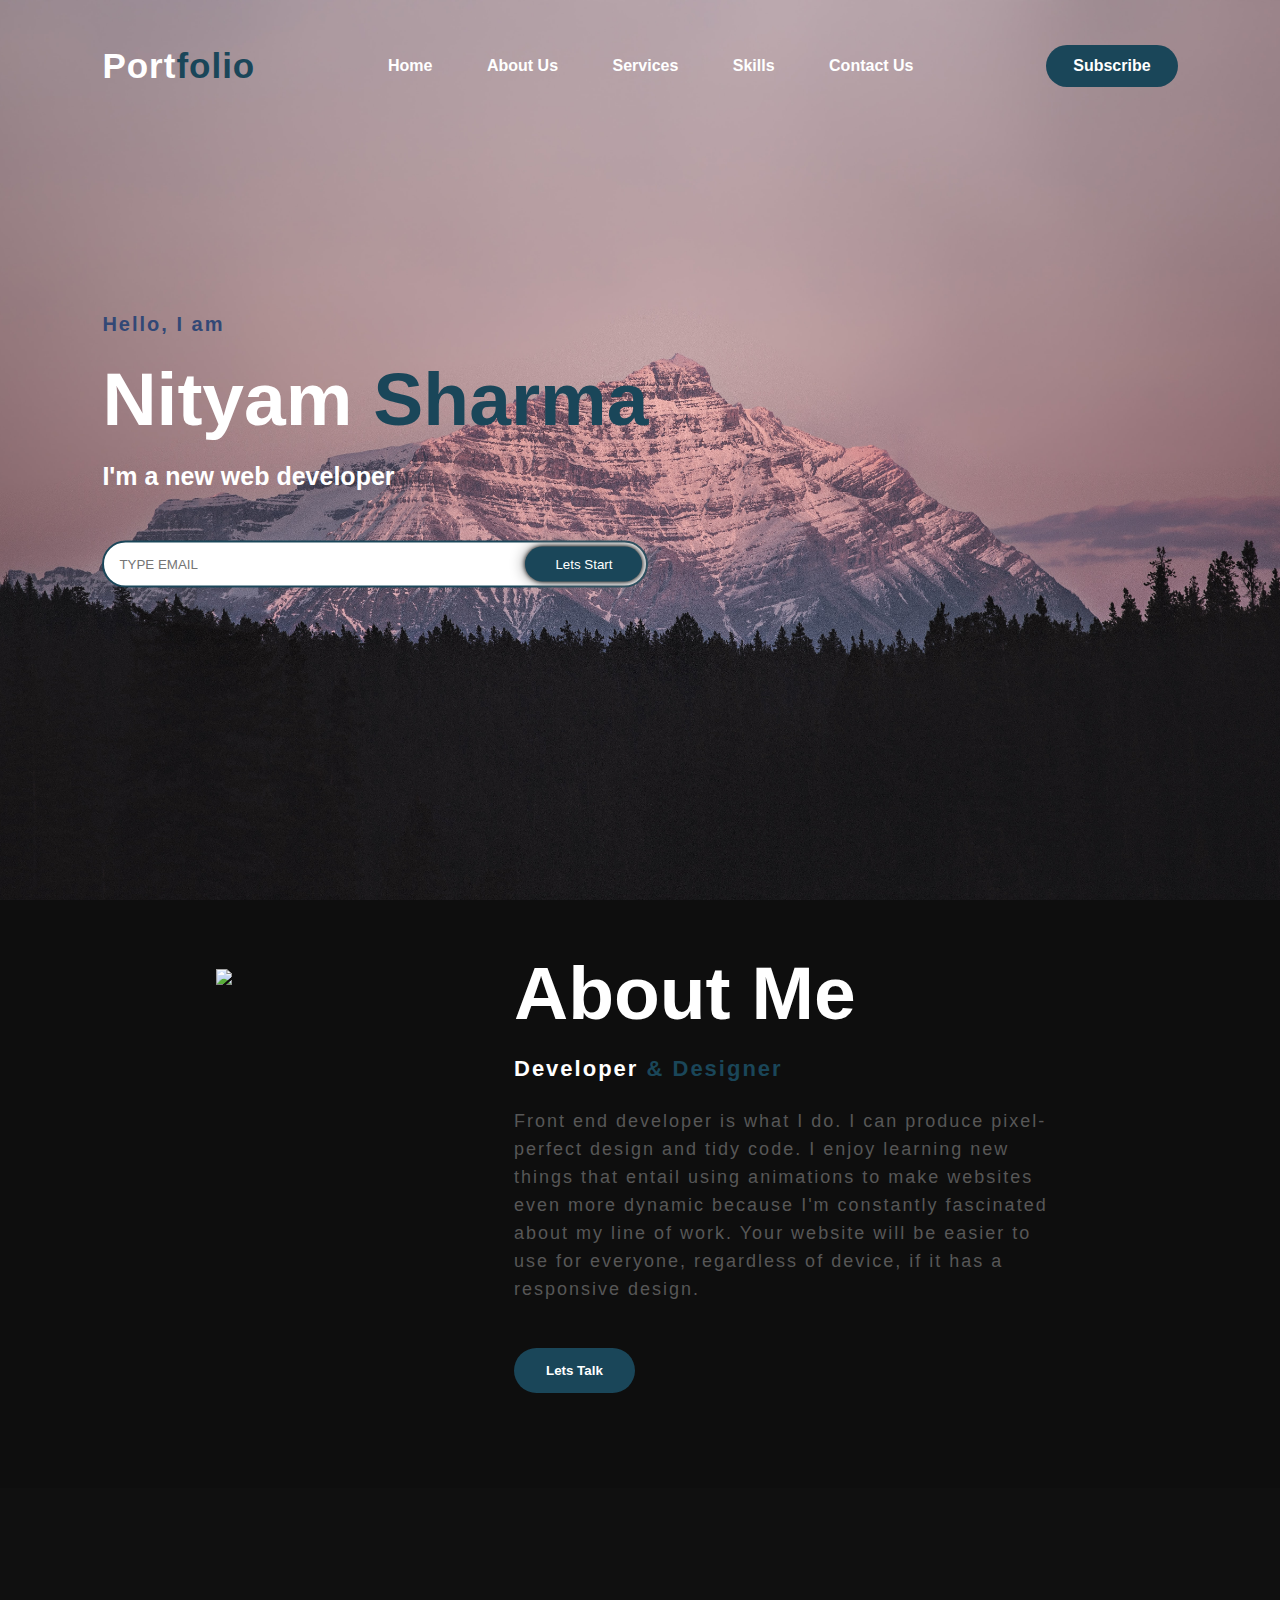
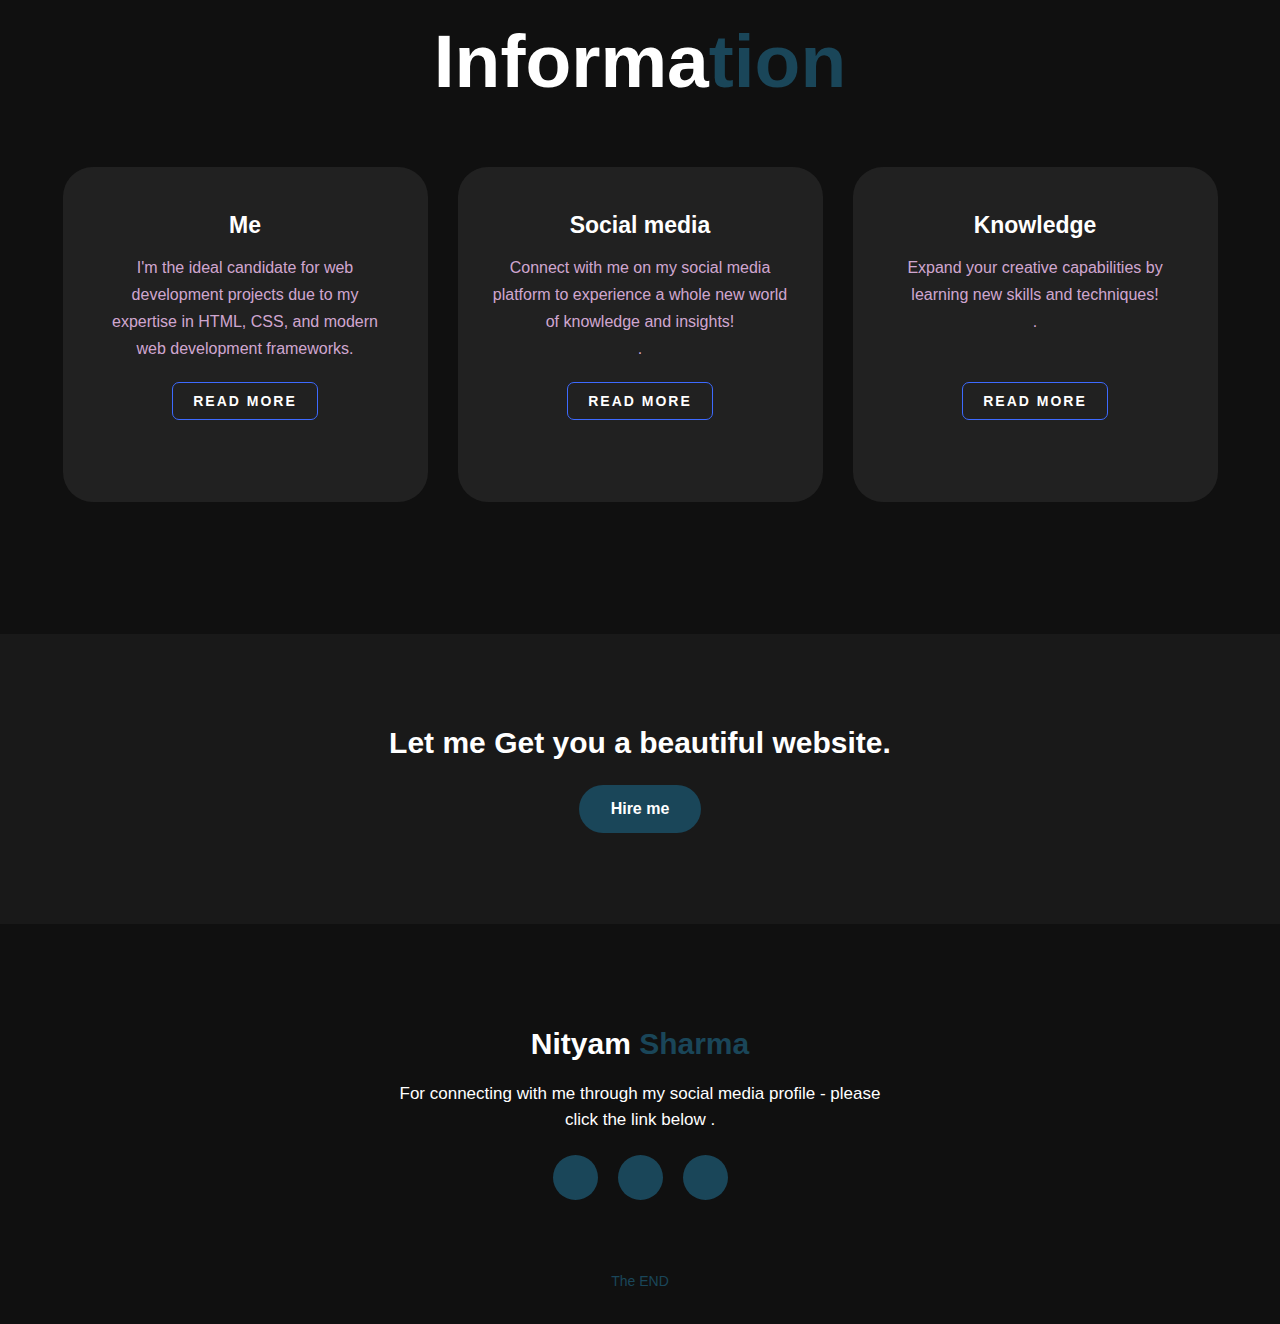
==== index.html @ 44368dc0 "debut website" ====
<!DOCTYPE html>
<html>
<head>
	<title>Nityam Sharma</title>
	

	<link rel="stylesheet"  href="style.css">

	<link rel="preconnect" href="https://fonts.googleapis.com">

	<link rel="preconnect" href="https://fonts.gstatic.com" crossorigin>

	<link href="https://fonts.googleapis.com/css2?family=Passions+Conflict&display=swap" rel="stylesheet">

	<link rel="stylesheet" href="https://cdnjs.cloudflare.com/ajax/libs/font-awesome/5.15.1/css/all.min.css" integrity="sha512-+4zCK9k+qNFUR5X+cKL9EIR+ZOhtIloNl9GIKS57V1MyNsYpYcUrUeQc9vNfzsWfV28IaLL3i96P9sdNyeRssA==" crossorigin="anonymous" />

	<link rel="stylesheet" href="https://use.fontawesome.com/releases/v5.7.0/css/all.css" integrity="sha384-lZN37f5QGtY3VHgisS14W3ExzMWZxybE1SJSEsQp9S+oqd12jhcu+A56Ebc1zFSJ" crossorigin="anonymous">
</head>
<body>
	<!--Hero-->
		<div class="Hero" id="Hero">
			<nav>
				<h2 class="logo">Port<span>folio</span></h2>
				<ul>
					<li><a href="#Hero">Home</a></li>
					<li><a href="#About">About us</a></li>
					<li><a href="#service">Services</a></li>
					<li><a href="#knowledge">Skills</a></li>
					<li><a href="#contact">Contact us</a></li>
				</ul>
				<a href="#" class="btn">Subscribe</a>
			</nav>
		</div>
	
	    <div class="content">
        <h4>Hello, I am</h4>
        <h1>Nityam <span>Sharma</span></h1>
        <h3>I'm a new web developer </h3>
            <div class="newsletter">
                <form>
                    <input type="email" name="email" id="mail" placeholder="TYPE EMAIL">

                    <input type="submit" name="submit" value="Lets Start">
                </form>
            </div>
    </div>

	<!--About section start-->
	
	<section class="About" id="About">
		<div class="main">
			<img src="./photos/main.jpeg">
			<div class="About-text">
				<h2>About me</h2>
				<h5>Developer <span>& Designer</span></h5>
				<p>
					Front end developer is what I do. I can produce pixel-perfect design and tidy code. I enjoy learning new things that entail using animations to make websites even more dynamic because I'm constantly fascinated about my line of work. Your website will be easier to use for everyone, regardless of device, if it has a responsive design.</p>
					<a href="sharmashiva2254@gmail.com"><button type="button">Lets Talk</button>
					</a>
				</p>
			</div>
		</div>
	</section>

	<!--service section start----->
	<div class="service" id="service">
		<div class="title">
			<h2>Informa<span>tion</span></h2>
			</div>
			<div class="box">
				<div class="card">
					<i class="fa fa-thin fa-medal"></i>
					<h5>Me</h5>
					<div class="pra">
						<p> I'm the ideal candidate for web development projects due to my expertise in HTML, CSS, and modern web development frameworks.
						</p>
						<p style="text-align:center;">
							<a href="#" class="button">Read More</a>
							
						</p>
					</div>
				</div>

				<div class="card">
					 <i class="fa fa-light fa-user"></i>
					<h5>Social media</h5>
					<div class="pra">
						<p>Connect with me on my social media platform to experience a whole new world of knowledge and insights!
							<br>.
						</p>
						<p style="text-align:center;">
							<a href="#" class="button">Read More</a>
							
						</p>
					</div>
				</div>

				<div class="card" id="knowledge">
					<i class="fa fa-regular fa-brain"></i>
					<h5>Knowledge</h5>
					<div class="pra">
						
						<p>Expand your creative capabilities by learning new skills and techniques!
						<br>. 
						</p>
						
						<p style="text-align:center;">
							<br>
							<a href="#" class="button">Read More</a>
							
						</p>
					</div>
				</div>
			</div>
	</div>
<!--contact me-->
		<div class="contact-me" id="contact">
			<p>Let me Get you a beautiful website.</p>
			<a class="button-two" href="#">Hire me</a>
		</div>

<!--footer start-->
<footer>
	<p class="Nityam">Nityam <span>Sharma</span></p>
	<p class="last">For connecting with me through my social media profile - please click the link below .
	</p>
	<div class="social">
		<a href="https://www.facebook.com/nityam.sharma.5492?mibextid=ZbWKwL" target="_blank"><i class="fab fa-facebook-f"></i></a>
		<a href="https://instagram.com/nityamm_sharma?igshid=YmMyMTA2M2Y=" target="_blank"><i class="fab fa-instagram"></i></a>
		<a href="https://www.linkedin.com/in/nityam-sharma-a94745232/" target="_blank"><i class="fab fa-linkedin"></i></a>
	</div>
	<p class="end">The END </p>
</footer>

</footer>

</body>
</html>
---- style.css ----
*{
	padding: 0;
	margin: 0;
	font-family: 'josefin Sans',Sans-serif;
	box-sizing: border-box;
}
html{
	scroll-behavior: smooth;
}
.Hero {
    height: 100vh;
    width: 100%;
    background-image: url('./photos/background.jpg');
    background-size: cover;
    background-position: center;
}

nav{
	display: flex;
	align-items: center;
	justify-content: space-between;
	padding-top: 45px;
	padding-left: 8%;
	padding-right: 8%;
}

.logo{
	color: white;
	font-size: 35px;
	letter-spacing: 1px;
	cursor: pointer;
}

span{
	color:#1A4659 ;
}
nav ul li{
	list-style: none;
	display: inline-block;
	padding: 10px 25px
}

nav ul li a{
	color: white;
	text-transform: capitalize;
	text-decoration: none;
	font-weight: bold;

}
nav ul li a:hover{
	color: #1A4659;
	transition: .4s;
	
}
.btn{
	background-color: #1A4659;
	color: white;
	text-decoration: none;
	border: 2px solid transparent;
	font-weight: bold;
	padding: 10px 25px;
	border-radius: 30px;
	transition: transform .4s;
}
.btn:hover{
	transform: scale(1.1);

}
.content {
    position: absolute;
    top: 50%;
    left: 8%;
    transform: translateY(-50%);
     
}
h1{
	color: white;
	margin: 20px 0px 20px;
	font-size: 75px
}

h3{
	color: white;
	font-size: 25px;
	margin-bottom: 50px;
}

h4{
	color:#324876;
	
	font-size: 20px;
	letter-spacing:2px;
}

.newsletter form input:first-child{
		display: inline-block;
		width: 100%;
		padding: 14px 130px 14px 15px;
		border: 2px solid #1A4659;
		outline: none;
		border-radius: 30px
}
.newsletter form input:last-child{
		position: absolute;
		display: inline-block;
		outline: none;
		border:none;
		padding: 10px 30px;
		border-radius: 30px;
		background-color: #1A4659;
		color:white;
		box-shadow: 0px 0px 5px #000, 0px 0px 15px #858585;
		top: 229px;
		right:6px;
		margin-top: 5px;
}

.About{
	width: 100%;
	padding:50px 0px;
	background-color: #0E0E0E;
}

.About img {
	 height: 450px;
}

.About-text{
	width: 550px;
}

.main{
	width:1130px;
	max-width: 95%;
	margin: 0 auto;
	display: flex;
	align-items: center;
	justify-content: space-around;
}
.About-text h2{
	color: white;
	font-size: 75px;
	text-transform: capitalize;
	margin-bottom: 20px;
}
.About-text h5{
	color: white;
	letter-spacing: 2px;
	font-size:22px;
	margin-bottom: 25px;
	text-transform: capitalize;
}
.About-text p{
	color: #575757;
	letter-spacing:2px;
	line-height: 28px;
	font-size: 18px;
	margin-bottom: 45px;
}
button{ 
	background-color: #1A4659;
	color:white;
	text-decoration: none;
	border: 2px solid transparent;
	font-weight: bold;
	padding: 13px 30px;
	border-radius: 30px;
	transition: .4s;
}
button:hover{
	background-color: transparent;
	border: 2px solid #1A4659;
	cursor: pointer;
}

.service{
	background: #101010;
	width: 100%;
	padding: 100px 0px;
}
.title h2{
	color: white;
	font-size: 75px;
	width: 1130px;
	margin:30px auto;
	text-align: center;
}

.box{
	display: flex;
	justify-content: center;
	align-items: center;
	min-height: 400px
}
.card {
 width: 365px;
 height: 335px;
 padding: 20px 35px;
 margin: 15px;
 position: relative;
 text-align: center;
 overflow: hidden;
 border-radius: 30px;
 background: #212121;
 
}
.card i{
	font-size: 50px;
	display: block;
	text-align: center;
	margin: 25px;
	color: #1A4659
}
h5{
	color: white;
	font-size: 23px;
	margin-bottom: 15px;
}
.pra p{
	color: #fcfc;
	font-size: 16px;
	line-height: 27px;
	margin-bottom: 25px;
}
.card .button{
	position: relative;
  padding: 10px 20px;
  border-radius: 7px;
  border: 1px solid rgb(61, 106, 255);
  font-size: 14px;
  text-decoration: none;
  text-transform: uppercase;
  font-weight: 600;
  letter-spacing: 2px;
  background: transparent;
  color: #fff;
  overflow: hidden;
  box-shadow: 0 0 0 0 transparent;
  -webkit-transition: all 0.2s ease-in;
  -moz-transition: all 0.2s ease-in;
  transition: all 0.2s ease-in;
}

.card .button:hover {
  background: rgb(61, 106, 255);
  box-shadow: 0 0 30px 5px rgba(0, 142, 236, 0.815);
  -webkit-transition: all 0.2s ease-out;
  -moz-transition: all 0.2s ease-out;
  transition: all 0.2s ease-out;
}

.card .button:hover::before {
  -webkit-animation: sh02 0.5s 0s linear;
  -moz-animation: sh02 0.5s 0s linear;
  animation: sh02 0.5s 0s linear;
}

.card .button::before {
  content: '';
  display: block;
  width: 0px;
  height: 86%;
  position: absolute;
  top: 7%;
  left: 0%;
  opacity: 0;
  background: #fff;
  box-shadow: 0 0 50px 30px #fff;
  -webkit-transform: skewX(-20deg);
  -moz-transform: skewX(-20deg);
  -ms-transform: skewX(-20deg);
  -o-transform: skewX(-20deg);
  transform: skewX(-20deg);
}

@keyframes sh02 {
  from {
    opacity: 0;
    left: 0%;
  }

  50% {
    opacity: 1;
  }

  to {
    opacity: 0;
    left: 100%;
  }
}

.card .button:active {
  box-shadow: 0 0 0 0 transparent;
  -webkit-transition: box-shadow 0.2s ease-in;
  -moz-transition: box-shadow 0.2s ease-in;
  transition: box-shadow 0.2s ease-in;
}

.contact-me{
	width: 100%;
	height:290px;
	background:#191919;
	display: flex;
	align-items: center;
	flex-direction: column;
	justify-content: center;
}

.contact-me p{
	color: white;
	font-size: 30px;
	font-weight: bold;
	margin-bottom: 25px;
}

.contact-me .button-two{
	background-color: #1A4659;
	color:white;
	text-decoration: none;
	border: 2px solid transparent;
	font-weight: bold;
	padding: 13px 30px;
	border-radius: 30px;
	transition: .4s;
}

.contact-me .button-two:hover{
	background-color: transparent;
	border: 2px solid #1A4659;
	cursor: pointer;}

footer{
	position: relative;
	width:100%;
	height: 400px;
	background: #101010;
	display: flex;
	flex-direction: column;
	align-items: center;
	justify-content: center;
}

.Nityam{
	font-size: 30px;
	color: white;
	margin-bottom: 20px;
	font-weight: bold;
}
.last {
	color: white;
	font-size: 17px;
	width: 500px;
	text-align: center;
	line-height: 26px;

}
.social{
	display: flex;
}
.social a{
	width: 45px;
	height:45px;
	display: flex;
	align-items: center;
	justify-content: center;
	background:  #1A4659;
	border-radius: 50%;
	margin: 22px 10px;
	color: white;
	text-decoration: none;
	font-size: 20px;
}
.social a:hover{
	transform: scale(1.3);
	transition: .3s;
}
.end{
	position: absolute;
	color:#1A4659;
	bottom: 35px;
	font-size: 14px;
}
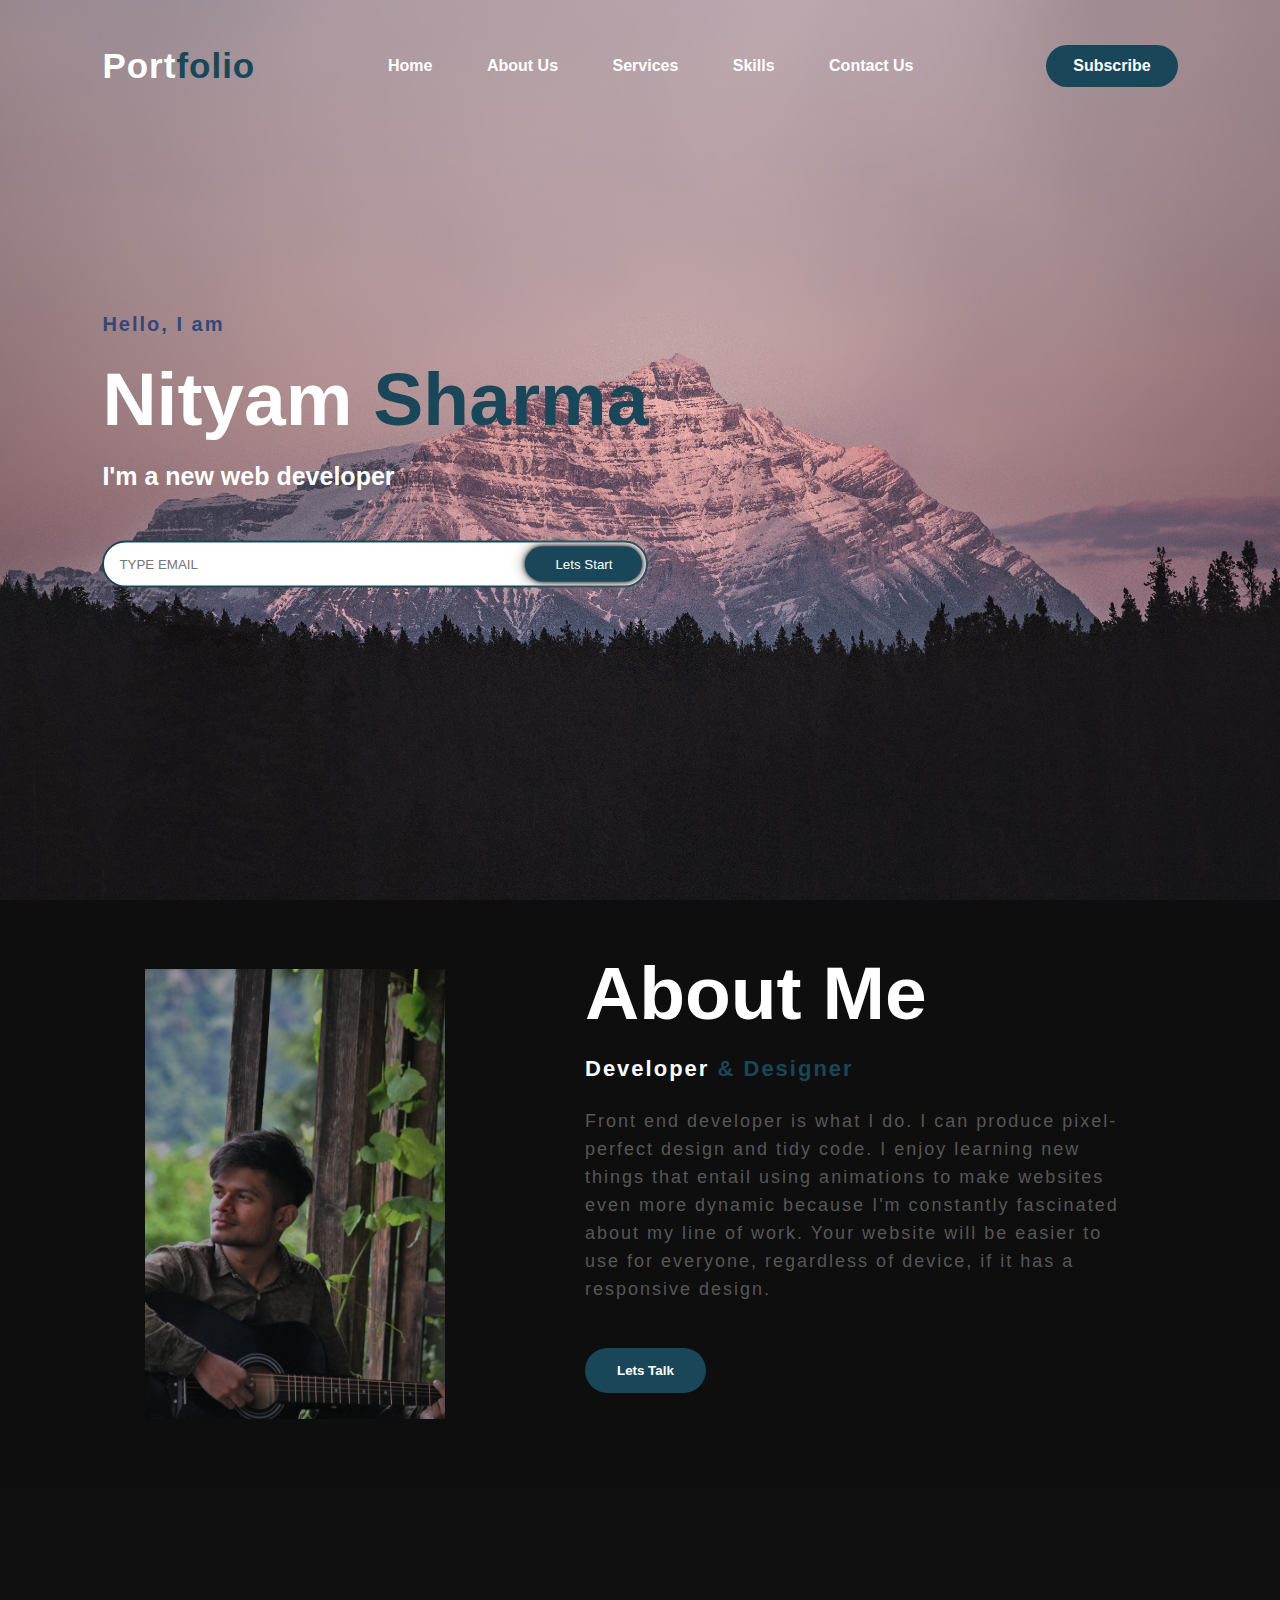
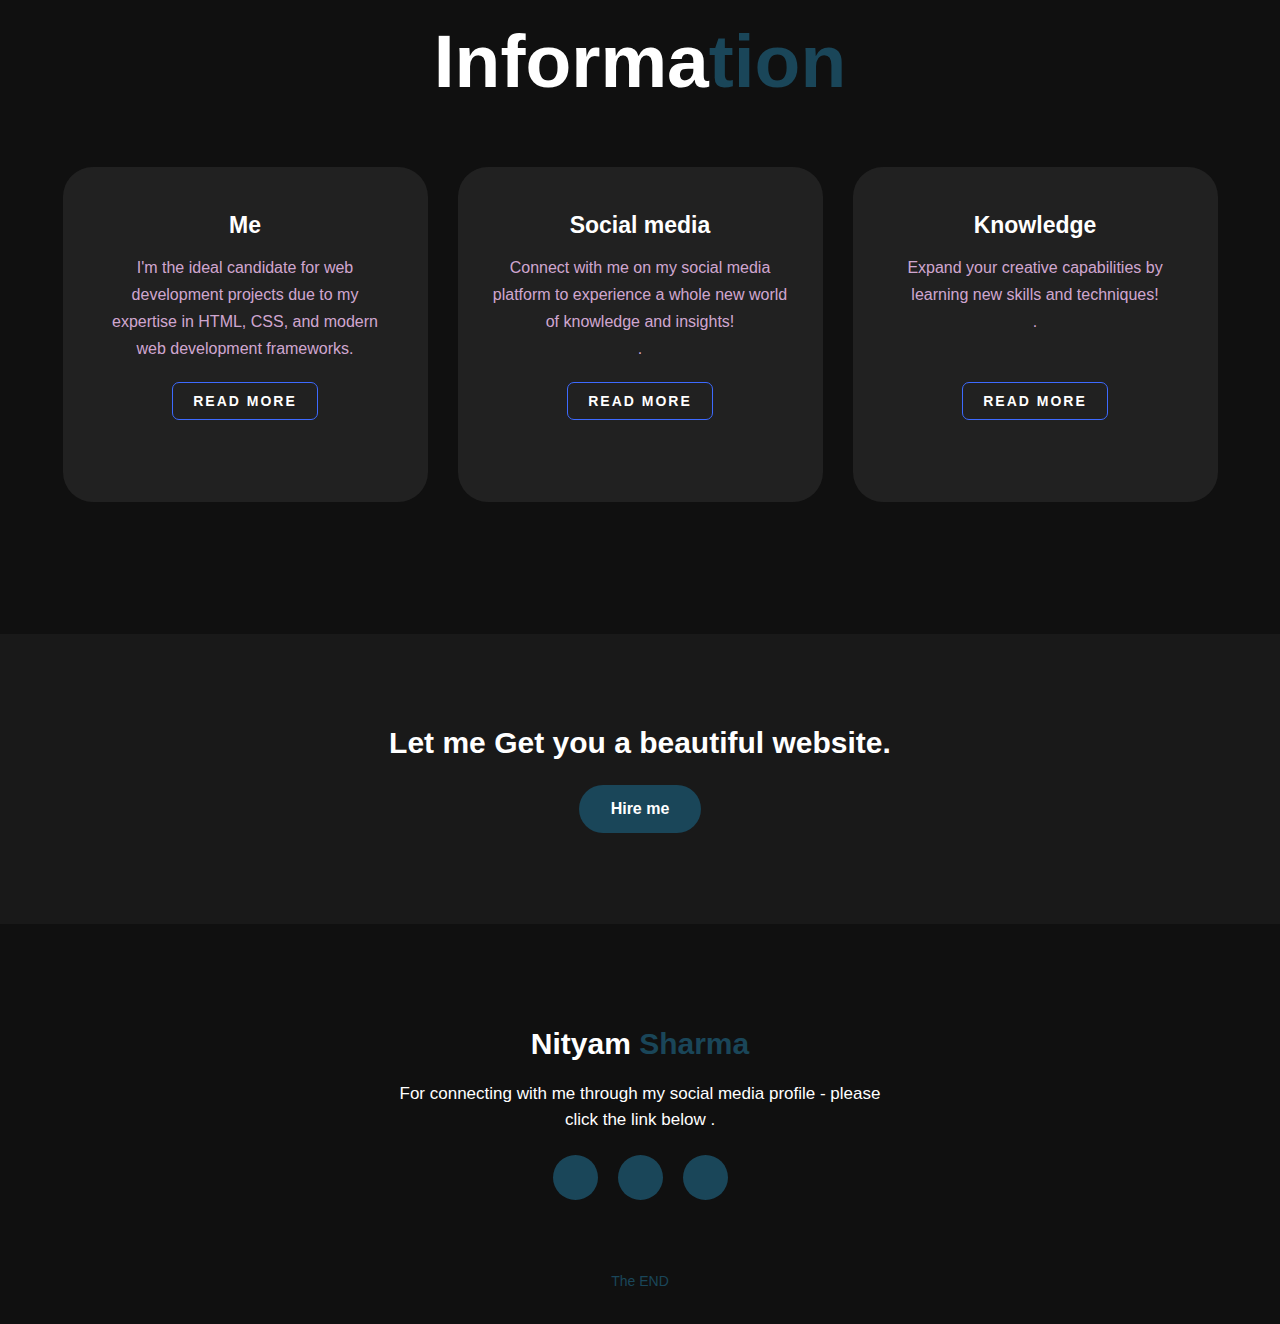
==== commit 79583db0: "Update index.html" ====
--- a/index.html
+++ b/index.html
@@ -49,7 +49,7 @@
 	
 	<section class="About" id="About">
 		<div class="main">
-			<img src="./photos/main.jpeg">
+			<img src="photos/Main.jpeg">
 			<div class="About-text">
 				<h2>About me</h2>
 				<h5>Developer <span>& Designer</span></h5>
@@ -135,4 +135,4 @@
 </footer>
 
 </body>
-</html>+</html>
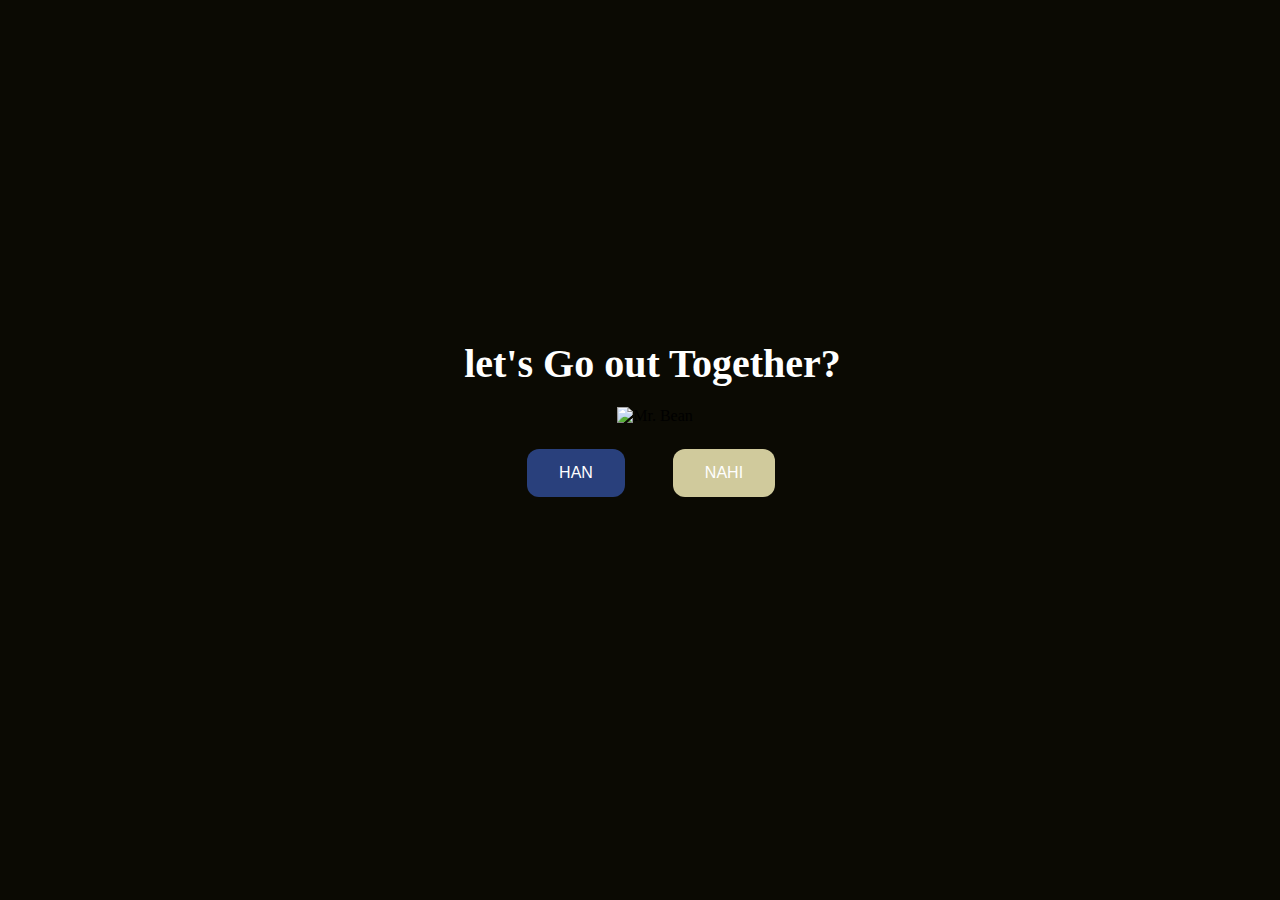
==== commit 9b1e3139: "Add files via upload" ====
--- a/index.html
+++ b/index.html
@@ -1,138 +1,35 @@
-<!DOCTYPE html>
-<html>
-<head>
-	<title>Nityam Sharma</title>
-	
-
-	<link rel="stylesheet"  href="style.css">
-
-	<link rel="preconnect" href="https://fonts.googleapis.com">
-
-	<link rel="preconnect" href="https://fonts.gstatic.com" crossorigin>
-
-	<link href="https://fonts.googleapis.com/css2?family=Passions+Conflict&display=swap" rel="stylesheet">
-
-	<link rel="stylesheet" href="https://cdnjs.cloudflare.com/ajax/libs/font-awesome/5.15.1/css/all.min.css" integrity="sha512-+4zCK9k+qNFUR5X+cKL9EIR+ZOhtIloNl9GIKS57V1MyNsYpYcUrUeQc9vNfzsWfV28IaLL3i96P9sdNyeRssA==" crossorigin="anonymous" />
-
-	<link rel="stylesheet" href="https://use.fontawesome.com/releases/v5.7.0/css/all.css" integrity="sha384-lZN37f5QGtY3VHgisS14W3ExzMWZxybE1SJSEsQp9S+oqd12jhcu+A56Ebc1zFSJ" crossorigin="anonymous">
-</head>
-<body>
-	<!--Hero-->
-		<div class="Hero" id="Hero">
-			<nav>
-				<h2 class="logo">Port<span>folio</span></h2>
-				<ul>
-					<li><a href="#Hero">Home</a></li>
-					<li><a href="#About">About us</a></li>
-					<li><a href="#service">Services</a></li>
-					<li><a href="#knowledge">Skills</a></li>
-					<li><a href="#contact">Contact us</a></li>
-				</ul>
-				<a href="#" class="btn">Subscribe</a>
-			</nav>
-		</div>
-	
-	    <div class="content">
-        <h4>Hello, I am</h4>
-        <h1>Nityam <span>Sharma</span></h1>
-        <h3>I'm a new web developer </h3>
-            <div class="newsletter">
-                <form>
-                    <input type="email" name="email" id="mail" placeholder="TYPE EMAIL">
-
-                    <input type="submit" name="submit" value="Lets Start">
-                </form>
-            </div>
-    </div>
-
-	<!--About section start-->
-	
-	<section class="About" id="About">
-		<div class="main">
-			<img src="photos/Main.jpeg">
-			<div class="About-text">
-				<h2>About me</h2>
-				<h5>Developer <span>& Designer</span></h5>
-				<p>
-					Front end developer is what I do. I can produce pixel-perfect design and tidy code. I enjoy learning new things that entail using animations to make websites even more dynamic because I'm constantly fascinated about my line of work. Your website will be easier to use for everyone, regardless of device, if it has a responsive design.</p>
-					<a href="sharmashiva2254@gmail.com"><button type="button">Lets Talk</button>
-					</a>
-				</p>
-			</div>
-		</div>
-	</section>
-
-	<!--service section start----->
-	<div class="service" id="service">
-		<div class="title">
-			<h2>Informa<span>tion</span></h2>
-			</div>
-			<div class="box">
-				<div class="card">
-					<i class="fa fa-thin fa-medal"></i>
-					<h5>Me</h5>
-					<div class="pra">
-						<p> I'm the ideal candidate for web development projects due to my expertise in HTML, CSS, and modern web development frameworks.
-						</p>
-						<p style="text-align:center;">
-							<a href="#" class="button">Read More</a>
-							
-						</p>
-					</div>
-				</div>
-
-				<div class="card">
-					 <i class="fa fa-light fa-user"></i>
-					<h5>Social media</h5>
-					<div class="pra">
-						<p>Connect with me on my social media platform to experience a whole new world of knowledge and insights!
-							<br>.
-						</p>
-						<p style="text-align:center;">
-							<a href="#" class="button">Read More</a>
-							
-						</p>
-					</div>
-				</div>
-
-				<div class="card" id="knowledge">
-					<i class="fa fa-regular fa-brain"></i>
-					<h5>Knowledge</h5>
-					<div class="pra">
-						
-						<p>Expand your creative capabilities by learning new skills and techniques!
-						<br>. 
-						</p>
-						
-						<p style="text-align:center;">
-							<br>
-							<a href="#" class="button">Read More</a>
-							
-						</p>
-					</div>
-				</div>
-			</div>
-	</div>
-<!--contact me-->
-		<div class="contact-me" id="contact">
-			<p>Let me Get you a beautiful website.</p>
-			<a class="button-two" href="#">Hire me</a>
-		</div>
-
-<!--footer start-->
-<footer>
-	<p class="Nityam">Nityam <span>Sharma</span></p>
-	<p class="last">For connecting with me through my social media profile - please click the link below .
-	</p>
-	<div class="social">
-		<a href="https://www.facebook.com/nityam.sharma.5492?mibextid=ZbWKwL" target="_blank"><i class="fab fa-facebook-f"></i></a>
-		<a href="https://instagram.com/nityamm_sharma?igshid=YmMyMTA2M2Y=" target="_blank"><i class="fab fa-instagram"></i></a>
-		<a href="https://www.linkedin.com/in/nityam-sharma-a94745232/" target="_blank"><i class="fab fa-linkedin"></i></a>
-	</div>
-	<p class="end">The END </p>
-</footer>
-
-</footer>
-
-</body>
-</html>
+<!DOCTYPE html>
+<html lang="en">
+    <head>
+        <link rel="stylesheet" href="./styles.css">
+        <link rel="stylesheet" href="https://fonts.googleapis.com/css2?family=Noto+Sans:wght@400;700&display=swap">
+        
+    </head> 
+    <body>
+        <div class="container">
+            <div class ="heading" >
+                <h1 class = "header_text">let's Go out Together?</h1>
+            </div>
+            <div class="gif_container">
+                <img src= https://media.giphy.com/media/QBd2kLB5qDmysEXre9/giphy.gif alt="Mr. Bean">
+            </div>
+            <div class = "buttons">
+                <button class="btn" id = "yesButton" onclick="nextPage()">HAN</button>
+                <button class="btn" id="noButton" onmouseover="moveButton()" onclick="moveButton()">NAHI</button>
+                <script>
+                    function nextPage() {
+                        window.location.href = "yes.html";
+                    }
+                    
+                    function moveButton() {
+                        var x = Math.random() * (window.innerWidth - document.getElementById('noButton').offsetWidth);
+                        var y = Math.random() * (window.innerHeight - document.getElementById('noButton').offsetHeight);
+                        document.getElementById('noButton').style.left = `${x}px`;
+                        document.getElementById('noButton').style.top = `${y}px`;
+                    }
+                </script> 
+            </div>
+        </div>
+       
+    </body> 
+</html>--- a/styles.css
+++ b/styles.css
@@ -0,0 +1,76 @@
+body {
+    display: flex;
+    justify-content: center;
+    align-items: center;
+    height: 90vh;
+    background-color: #0B0A03;
+}
+
+#noButton {
+    position: absolute;
+    margin-left: 150px;
+    transition: 0.5s;
+    background-color: #D0CA9C;
+}
+
+#yesButton {
+    position: relative;
+    margin-right: 150px;
+    background-color: #29407C;
+}
+
+.header_text {
+    font-family: 'Noto+Sans';
+    font-size: 40px;
+    font-weight: bold;
+    color: white;
+    text-align: center;
+    margin-top: 15px;
+    margin-left: 25px ;
+    margin-bottom: 0px;
+}
+
+.buttons {
+    display: flex;
+    flex-direction: row;
+    justify-content: center;
+    align-items: center;
+    margin-top: 20px;
+    margin-left: 20px;
+}
+
+.btn {
+    background-color: #FFB6C1;
+    color: white;
+    padding: 15px 32px;
+    text-align: center;
+    display: inline-block;
+    font-size: 16px;
+    margin: 4px 2px;
+    cursor: pointer;
+    border: none;
+    border-radius: 12px;
+    transition: background-color 0.3s ease;
+}
+
+.gif_container {
+    display: flex;
+    justify-content: center;
+    align-items: center;
+    margin-left: 30px;
+    margin-top: 20px;
+
+}
+.gif_container {
+    display: flex;
+    justify-content: center;
+    align-items: center;
+    margin-left: 30px;
+    margin-top: 20px;
+    border-radius: 12px; /* Add this line for curved border */
+    overflow: hidden; /* This ensures the border-radius is applied */
+}
+
+.heading {
+    text-align: left;
+}